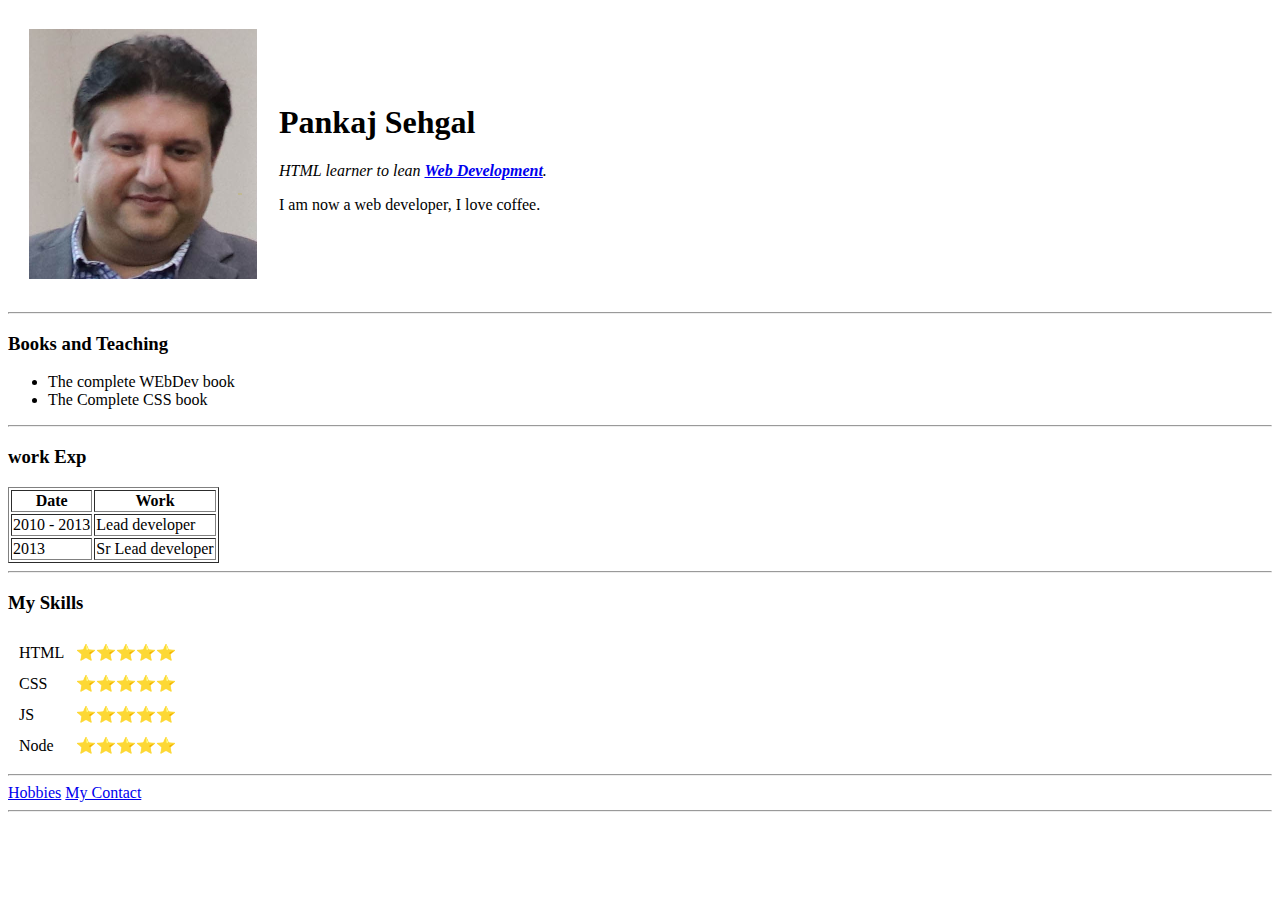
==== index.html @ 2cb4e70e "initial upload" ====
<!DOCTYPE html>
<html lang="en" dir="ltr">

<head>
  <meta charset="utf-8">
  <title>Pankaj's Page</title>
</head>

<body>
  <table cellspacing="20">
    <tr>
      <td><img src="pankaj.png" alt="Pankaj Sehgal Image"></td>
      <td>  <h1>Pankaj Sehgal</h1>
        <p><em>HTML learner to lean <strong><a href="https://novuse.com">Web Development</a></strong>.</em></p>
        <p>I am now a web developer, I love coffee.</p></td>
    </tr>
  </table>


  <hr>
  <h3>Books and Teaching</h3>
  <ul>
    <li>The complete WEbDev book</li>
    <li>The Complete CSS book</li>
  </ul>
  <hr>
  <h3>work Exp</h3>
  <table border="1">
    <thead>
      <tr>
        <th>Date</th>
        <th>Work</th>
      </tr>
      <tr>
        <td>2010 - 2013</td>
        <td>Lead developer</td>
      </tr>
    </thead>
    <tbody>
      <tr>
        <td>2013</td>
        <td>Sr Lead developer</td>
      </tr>
    </tbody>
    <tfoot>

    </tfoot>
  </table>
  <hr>
  <h3>My Skills</h3>
  <table cellspacing='10'>
    <tr>
      <td>HTML</td>
      <td>⭐️⭐️⭐️⭐️⭐️</td>
    </tr>
    <tr>
      <td>CSS</td>
      <td>⭐️⭐️⭐️⭐️⭐️</td>
    </tr>
    <tr>
      <td>JS</td>
      <td>⭐️⭐️⭐️⭐️⭐️</td>
    </tr>
    <tr>
      <td>Node</td>
      <td>⭐️⭐️⭐️⭐️⭐️</td>
    </tr>
  </table>
  <hr>
  <a href="hobbies.html">Hobbies</a>
  <a href="contactme.html">My Contact</a>
<hr>
</body>

</html>
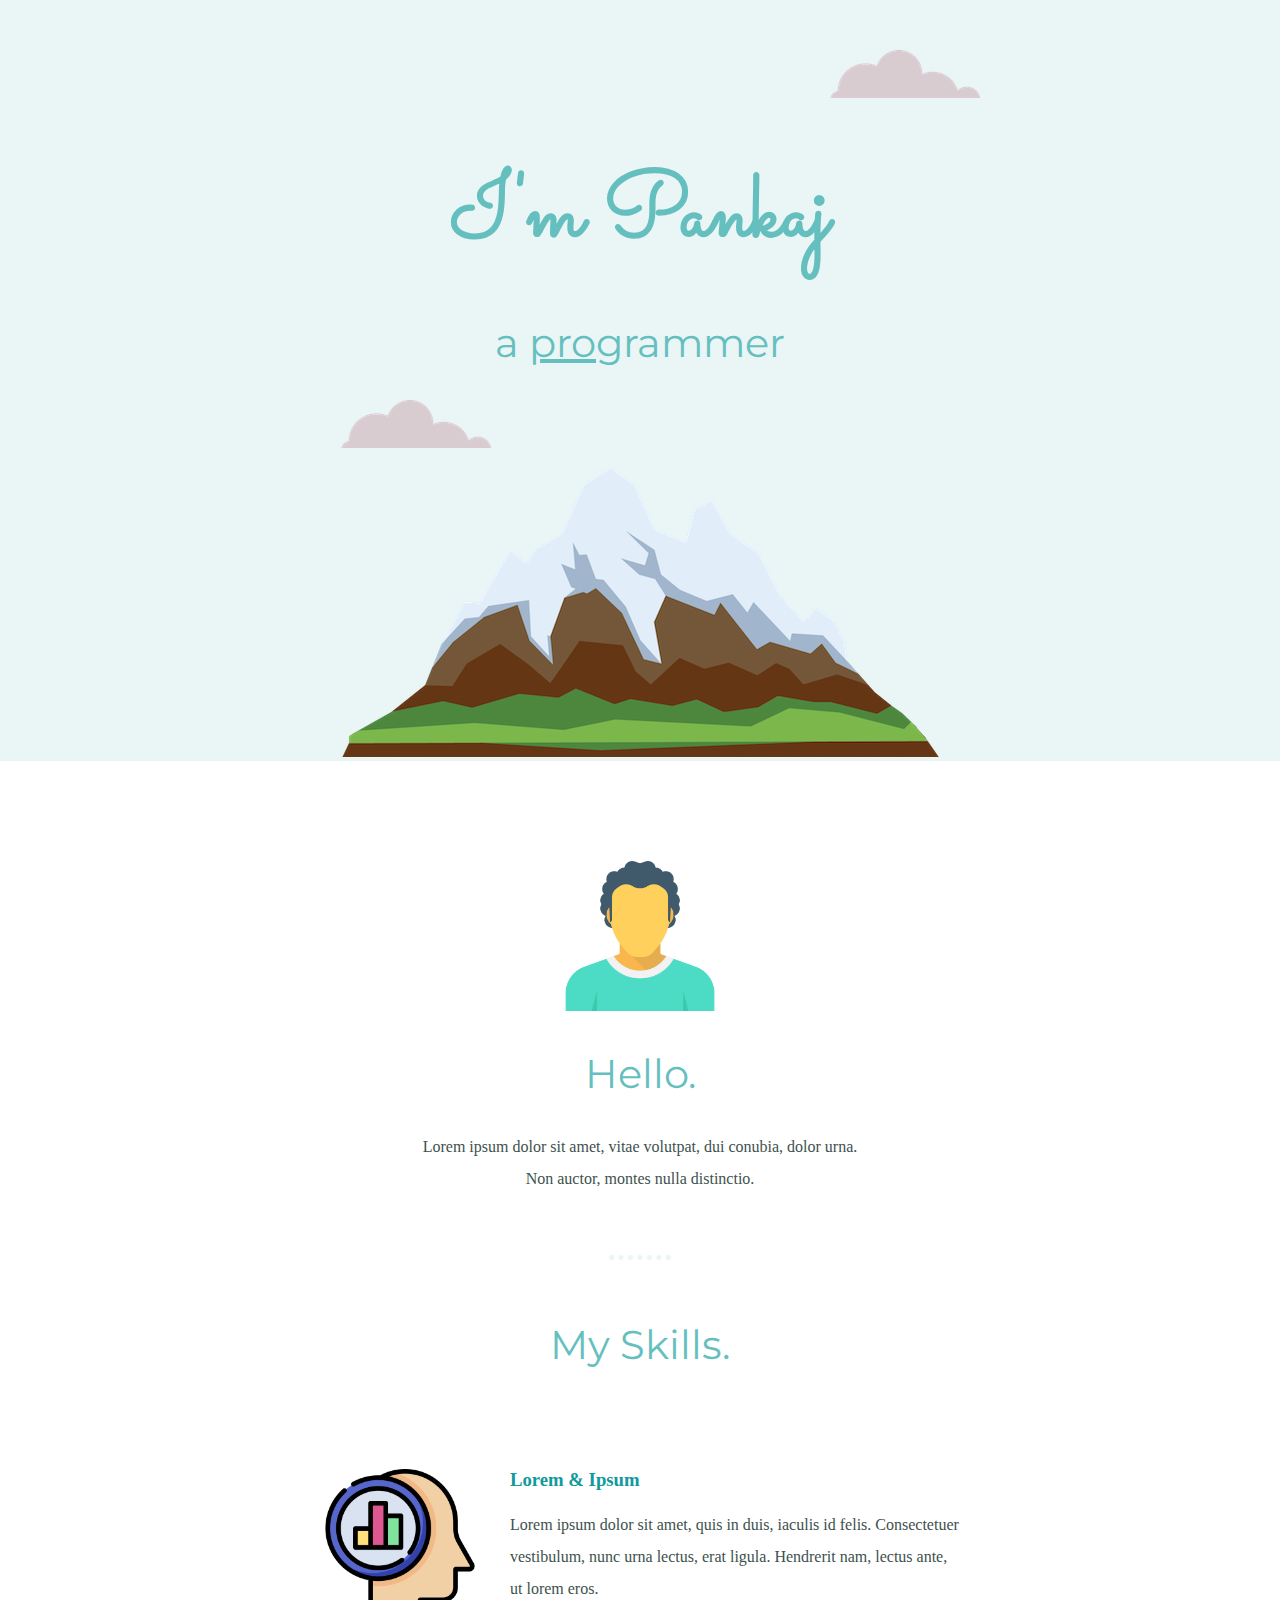
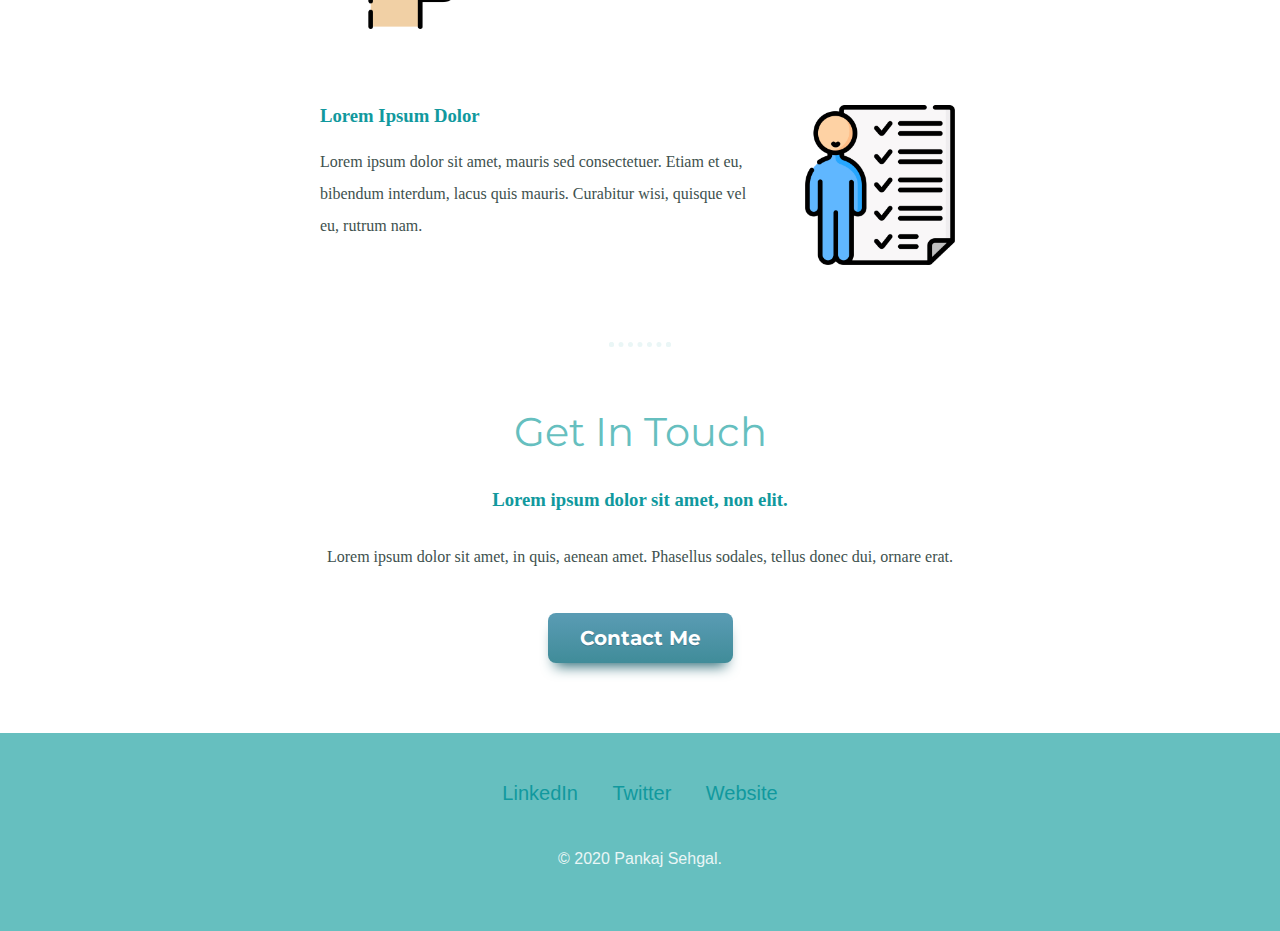
==== commit e3f35b1a: "HTML + CSS now" ====
--- a/index.html
+++ b/index.html
@@ -1,75 +1,55 @@
 <!DOCTYPE html>
 <html lang="en" dir="ltr">
-
-<head>
-  <meta charset="utf-8">
-  <title>Pankaj's Page</title>
-</head>
-
-<body>
-  <table cellspacing="20">
-    <tr>
-      <td><img src="pankaj.png" alt="Pankaj Sehgal Image"></td>
-      <td>  <h1>Pankaj Sehgal</h1>
-        <p><em>HTML learner to lean <strong><a href="https://novuse.com">Web Development</a></strong>.</em></p>
-        <p>I am now a web developer, I love coffee.</p></td>
-    </tr>
-  </table>
+  <head>
+    <meta charset="utf-8">
+    <title>DEMO</title>
+    <link rel="stylesheet" href="css/styles2.css">
+    <link href="https://fonts.googleapis.com/css?family=Montserrat|Sacramento&display=swap" rel="stylesheet">
+  </head>
+  <body>
+    <div class="top-container">
+      <img class="top-cloud" src="images/cloud.png" alt="cloud-image">
+      <h1>I'm Pankaj</h1>
+      <h2>a <span class="pro">pro</span>grammer</h2>
+      <img class="bottom-cloud" src="images/cloud.png" alt="cloud-image">
+      <img src="images/mountain.png" alt="mountain-image">
+    </div>
+    <div class="middle-container">
+      <div class="profile">
+        <img class="profile-img" src="images/man.png" alt="">
+        <h2>Hello.</h2>
+        <p class="profile-desc">Lorem ipsum dolor sit amet, vitae volutpat, dui conubia, dolor urna. Non auctor, montes nulla distinctio.</p>
+      </div>
+      <hr>
+      <div class="skills">
+        <h2>My Skills.</h2>
+        <div class="skill-row">
+          <img class="skill-img1" src="images/chart.png" alt="">
+          <h3>Lorem & Ipsum</h3>
+          <p>Lorem ipsum dolor sit amet, quis in duis, iaculis id felis. Consectetuer vestibulum, nunc urna lectus, erat ligula. Hendrerit nam, lectus ante, ut lorem eros.</p>
+        </div>
+        <div class="skill-row">
+          <img class="skill-img2" src="images/skills.png" alt="">
+          <h3>Lorem Ipsum Dolor</h3>
+          <p>Lorem ipsum dolor sit amet, mauris sed consectetuer. Etiam et eu, bibendum interdum, lacus quis mauris. Curabitur wisi, quisque vel eu, rutrum nam.</p>
+        </div>
+      </div>
+      <hr>
+      <div class="contact-me">
+        <h2>Get In Touch</h2>
+        <h3>Lorem ipsum dolor sit amet, non elit.</h3>
+        <p class="contact-desc">Lorem ipsum dolor sit amet, in quis, aenean amet. Phasellus sodales, tellus donec dui, ornare erat.</p>
+        <a class="btn" href="mailto:name@email.com">Contact Me</a>
+      </div>
+    </div>
 
 
-  <hr>
-  <h3>Books and Teaching</h3>
-  <ul>
-    <li>The complete WEbDev book</li>
-    <li>The Complete CSS book</li>
-  </ul>
-  <hr>
-  <h3>work Exp</h3>
-  <table border="1">
-    <thead>
-      <tr>
-        <th>Date</th>
-        <th>Work</th>
-      </tr>
-      <tr>
-        <td>2010 - 2013</td>
-        <td>Lead developer</td>
-      </tr>
-    </thead>
-    <tbody>
-      <tr>
-        <td>2013</td>
-        <td>Sr Lead developer</td>
-      </tr>
-    </tbody>
-    <tfoot>
+    <div class="bottom-container">
+      <a class="footer-link" href="https://www.linkedin.com/">LinkedIn</a>
+      <a class="footer-link" href="https://twitter.com/">Twitter</a>
+      <a class="footer-link" href="https://www.appbrewery.co/">Website</a>
+      <p class="copyright">© 2020 Pankaj Sehgal.</p>
+    </div>
 
-    </tfoot>
-  </table>
-  <hr>
-  <h3>My Skills</h3>
-  <table cellspacing='10'>
-    <tr>
-      <td>HTML</td>
-      <td>⭐️⭐️⭐️⭐️⭐️</td>
-    </tr>
-    <tr>
-      <td>CSS</td>
-      <td>⭐️⭐️⭐️⭐️⭐️</td>
-    </tr>
-    <tr>
-      <td>JS</td>
-      <td>⭐️⭐️⭐️⭐️⭐️</td>
-    </tr>
-    <tr>
-      <td>Node</td>
-      <td>⭐️⭐️⭐️⭐️⭐️</td>
-    </tr>
-  </table>
-  <hr>
-  <a href="hobbies.html">Hobbies</a>
-  <a href="contactme.html">My Contact</a>
-<hr>
-</body>
-
+  </body>
 </html>
--- a/css/styles2.css
+++ b/css/styles2.css
@@ -0,0 +1,152 @@
+body {
+  margin: 0;
+  text-align: center;
+  color: #40514E;
+}
+
+h1 {
+margin: 50px auto 0 auto;
+font-size: 5.625rem;
+font-family: 'Sacramento',serif;
+color: #66BFBF;
+line-height: 1.5;
+}
+
+h2 {
+  font-size: 2.5rem;
+  font-family: 'Montserrat', sans-serif;
+  color: #66BFBF;
+  font-weight: normal;
+}
+
+h3 {
+  color: #11999E;
+}
+
+a {
+  color: #11999E;
+}
+
+a:hover {
+  color: #EAF6F6;
+}
+
+.top-container{
+  padding-top: 100px;
+  position: relative;
+  background-color: #EAF6F6;
+}
+
+.middle-container{
+  margin-top: 100px;
+}
+
+.bottom-container{
+  background-color: #66BFBF;
+  font-family: sans-serif;
+  line-height: 2;
+  padding-top: 40px;
+  padding-bottom: 40px;
+  word-spacing: 30px;
+}
+
+.pro{
+  text-decoration: underline;
+}
+
+.bottom-cloud {
+  position: absolute;
+}
+
+.top-cloud {
+  position: absolute;
+  right: 300px;
+  top: 50px;
+}
+
+.skill-img1 {
+  width: 25%;
+  float: left;
+  margin-right: 30px;
+}
+
+.skill-img2 {
+  width: 25%;
+  float: right;
+  margin-left: 40px;
+}
+
+p {
+  line-height: 2;
+}
+
+.skill-row {
+  width: 50%;
+  margin: 100px auto 100px auto;
+  text-align: left;
+}
+
+.profile-img {
+  width: 150px;
+}
+
+.profile-desc {
+  color: #40514E;
+  width: 35%;
+  margin: auto;
+}
+
+hr {
+  border: 5px dotted #EAF6F6;
+  width: 4%;
+  border-bottom: none;
+  margin-top: 60px;
+  margin-bottom: 60px;
+}
+
+.contact-me {
+  margin-bottom: 70px;
+}
+
+.contact-desc {
+  text-align: center;
+  width: 50%;
+  margin: 30px auto 40px auto;
+}
+
+.copyright {
+  color: #EAF6F6;
+  word-spacing: normal;
+  margin-top: 30px;
+}
+
+.footer-link {
+  color: #11999E;
+  font-weight: normal;
+  text-decoration: none;
+  font-size: 20px;
+}
+
+.btn {
+	box-shadow: 0px 10px 14px -7px #276873;
+	background:linear-gradient(to bottom, #599bb3 5%, #408c99 100%);
+	background-color:#599bb3;
+	border-radius:8px;
+	display:inline-block;
+	cursor:pointer;
+	color:#ffffff;
+  font-family: 'Montserrat', sans-serif;
+	font-size:20px;
+	font-weight:bold;
+	padding:13px 32px;
+	text-decoration:none;
+	text-shadow:0px 1px 0px #3d768a;
+}
+.btn:hover {
+	background:linear-gradient(to bottom, #408c99 5%, #599bb3 100%);
+	background-color:#408c99;
+}
+.btn:active {
+	position:relative;
+	top:1px;
+}
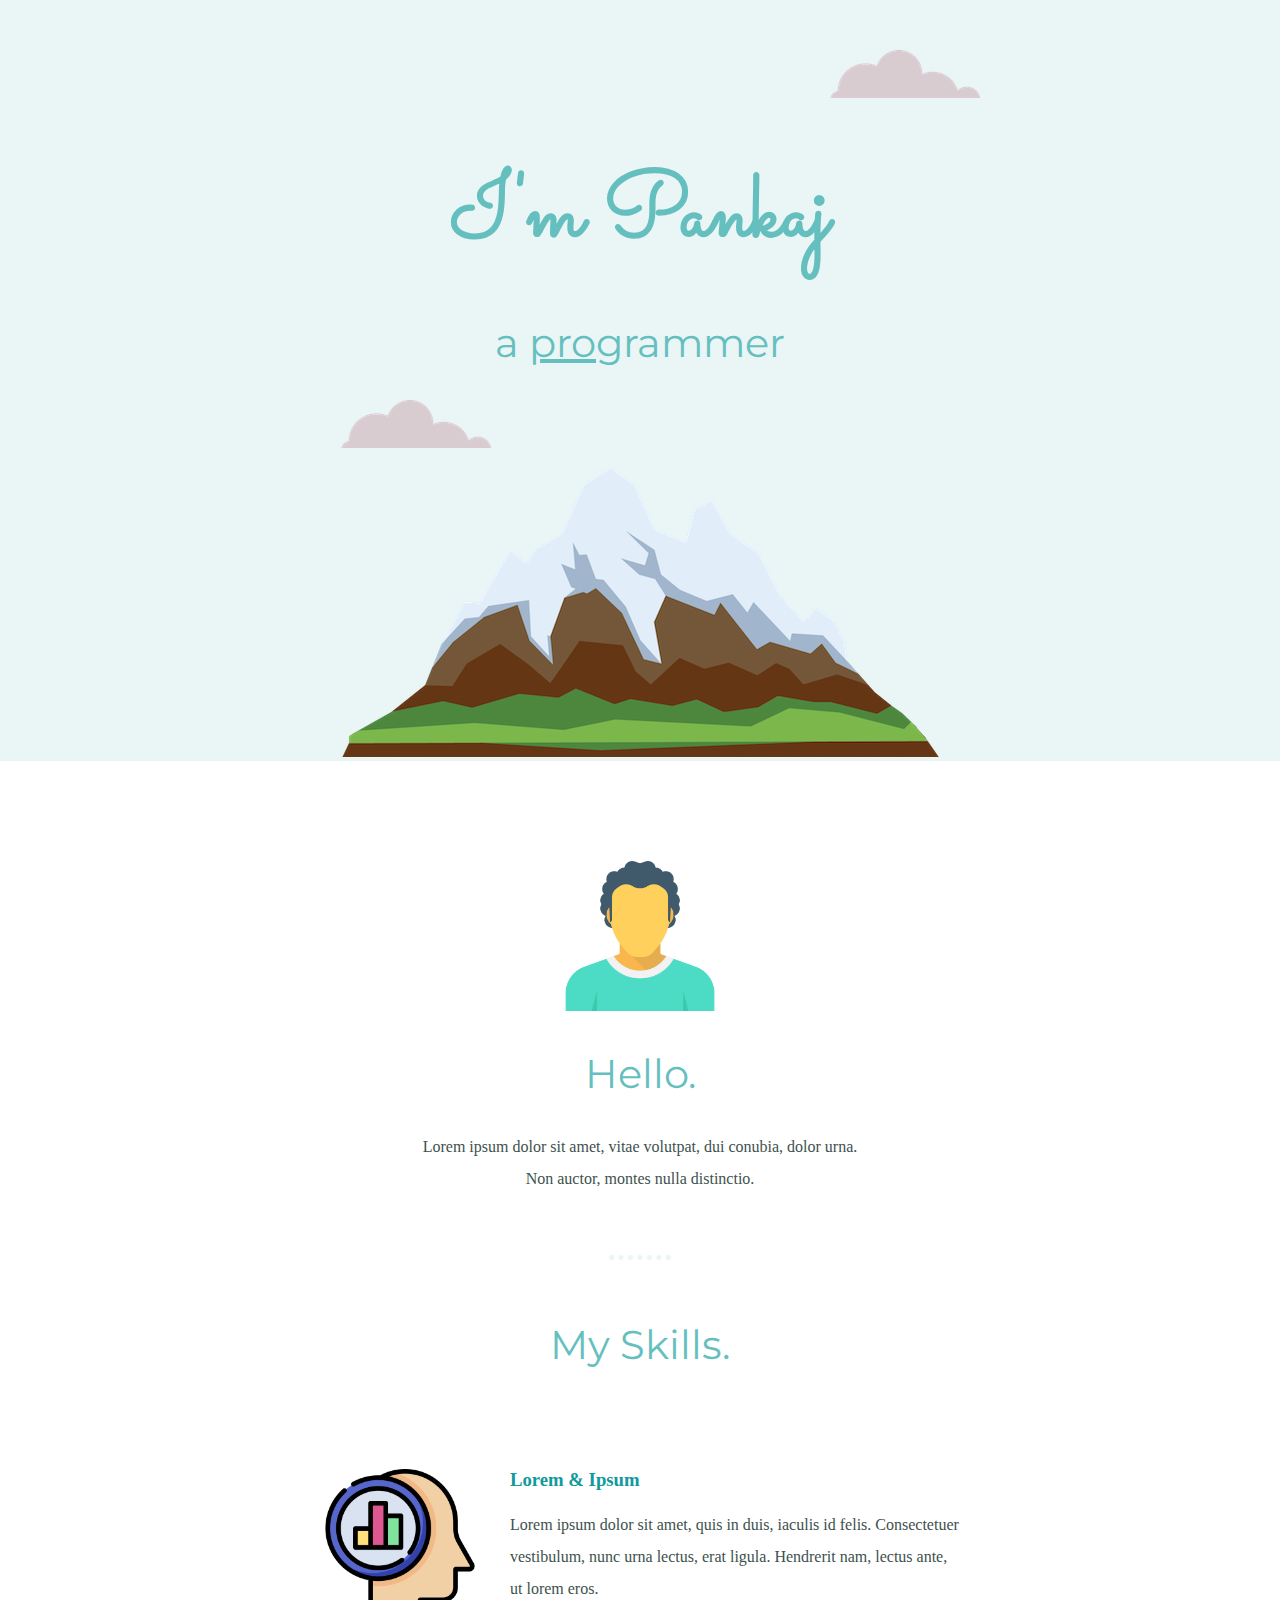
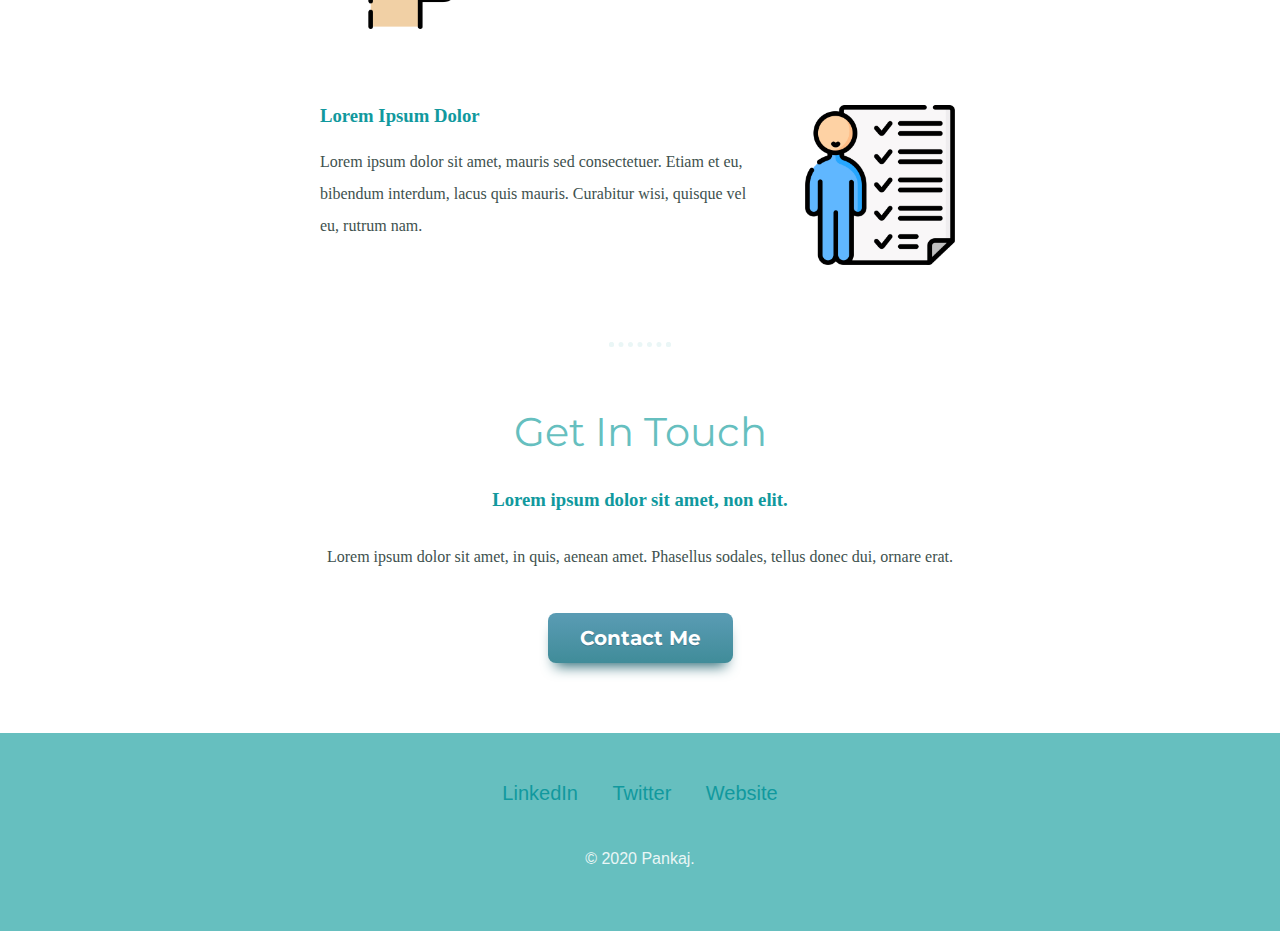
==== commit b9cd6907: "Update index.html" ====
--- a/index.html
+++ b/index.html
@@ -48,7 +48,7 @@
       <a class="footer-link" href="https://www.linkedin.com/">LinkedIn</a>
       <a class="footer-link" href="https://twitter.com/">Twitter</a>
       <a class="footer-link" href="https://www.appbrewery.co/">Website</a>
-      <p class="copyright">© 2020 Pankaj Sehgal.</p>
+      <p class="copyright">© 2020 Pankaj.</p>
     </div>
 
   </body>
